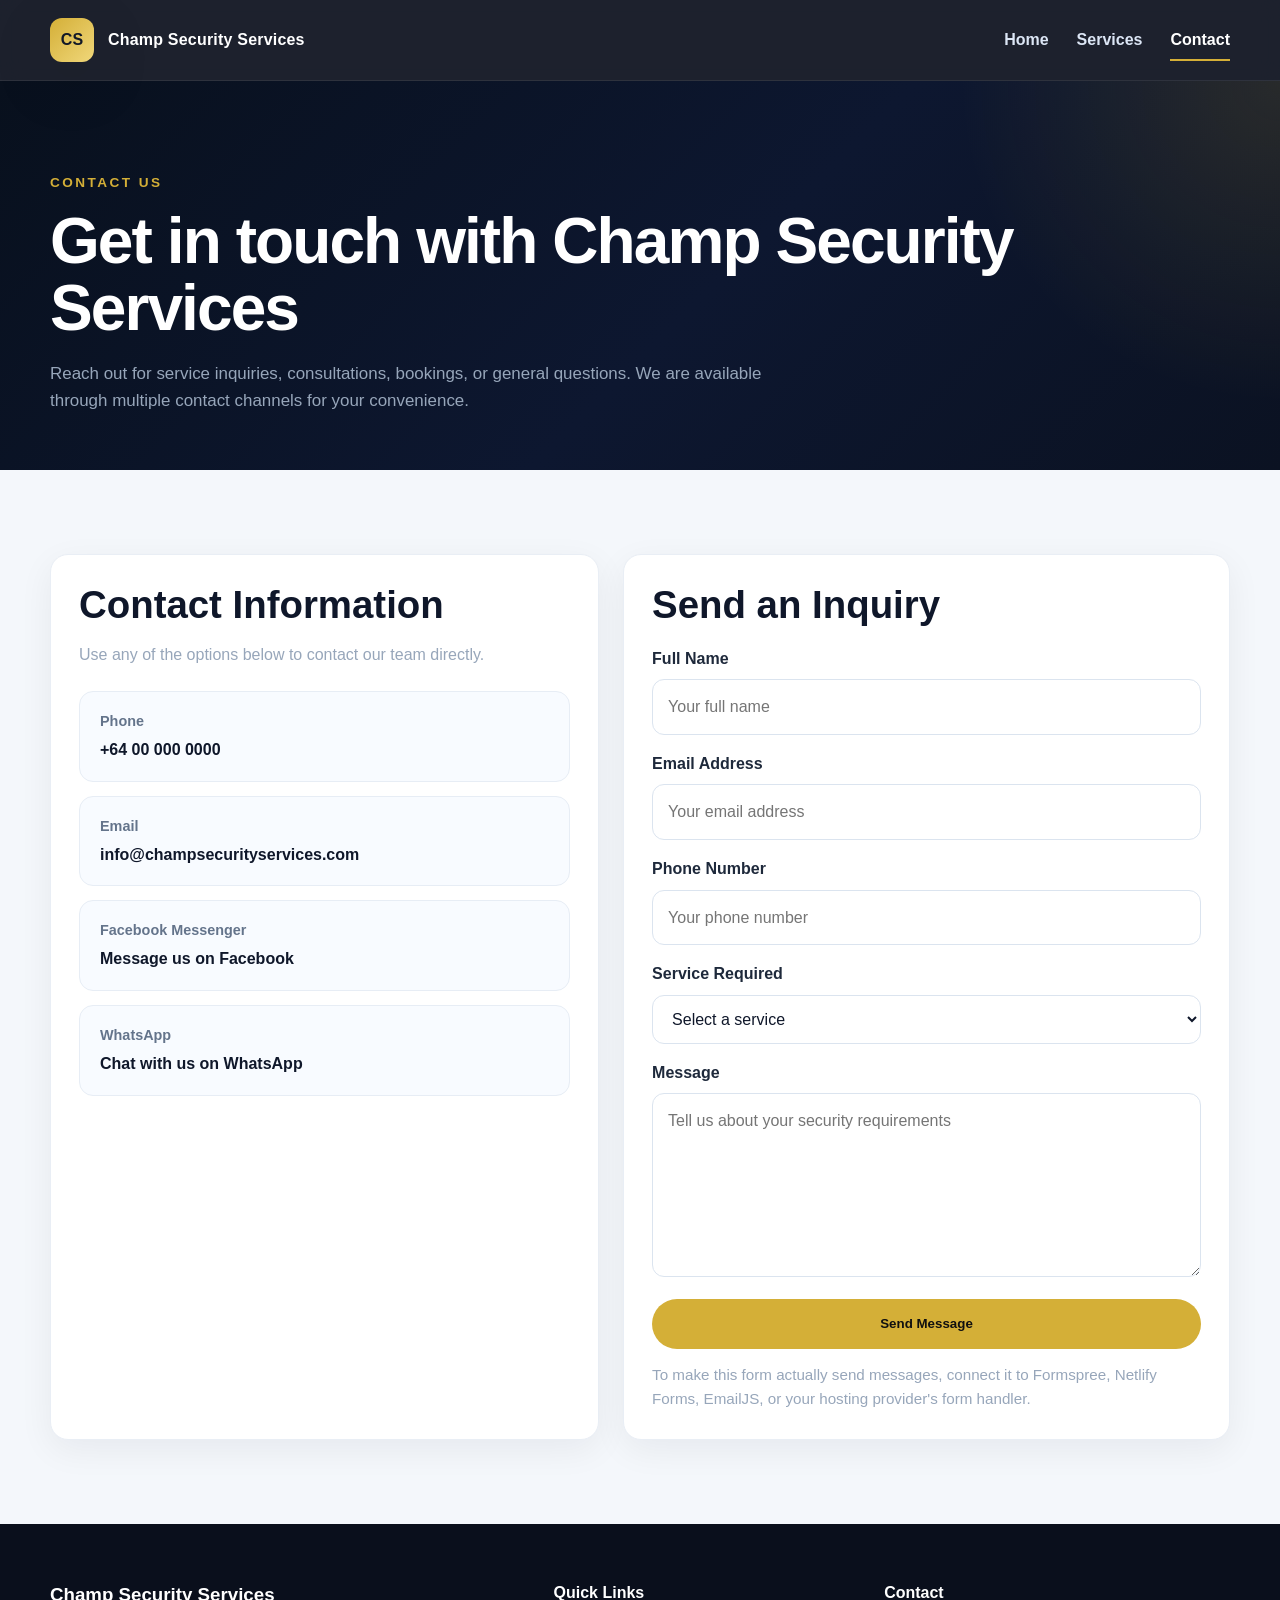
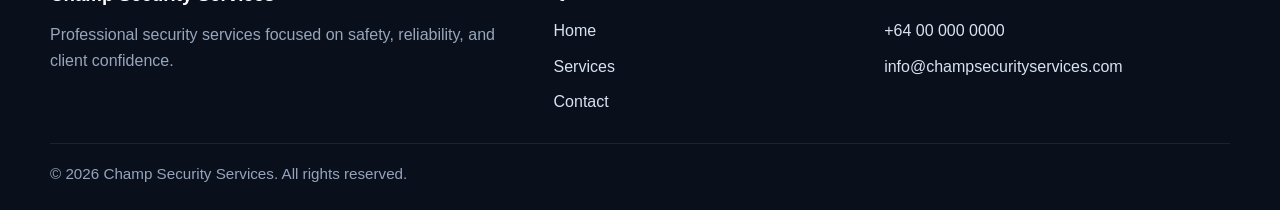
==== contact.html @ b8554374 "Creating all the website pages" ====
<!DOCTYPE html>
<html lang="en">
<head>
  <meta charset="UTF-8" />
  <meta name="viewport" content="width=device-width, initial-scale=1.0" />
  <title>Contact | Champ Security Services</title>
  <meta name="description" content="Contact Champ Security Services by phone, email, Facebook Messenger, or WhatsApp for professional security inquiries and consultations." />
  <link rel="preconnect" href="[fonts.googleapis.com](https://fonts.googleapis.com)">
  <link rel="preconnect" href="[fonts.gstatic.com](https://fonts.gstatic.com)" crossorigin>
  <link href="[fonts.googleapis.com](https://fonts.googleapis.com/css2?family=Inter:wght@400;500;600;700;800&display=swap)" rel="stylesheet">
  <link rel="stylesheet" href="style.css" />
</head>
<body>
  <header class="site-header">
    <div class="container nav-wrap">
      <a href="index.html" class="logo">
        <span class="logo-mark">CS</span>
        <span class="logo-text">Champ Security Services</span>
      </a>

      <nav class="nav">
        <a href="index.html">Home</a>
        <a href="services.html">Services</a>
        <a href="contact.html" class="active">Contact</a>
      </nav>
    </div>
  </header>

  <main>
    <section class="page-hero">
      <div class="container">
        <p class="eyebrow">Contact Us</p>
        <h1>Get in touch with Champ Security Services</h1>
        <p class="page-intro">
          Reach out for service inquiries, consultations, bookings, or general questions. We are available
          through multiple contact channels for your convenience.
        </p>
      </div>
    </section>

    <section class="section">
      <div class="container contact-grid">
        <div class="contact-panel">
          <h2>Contact Information</h2>
          <p>Use any of the options below to contact our team directly.</p>

          <div class="contact-list">
            <a class="contact-item" href="tel:+64000000000">
              <span class="contact-label">Phone</span>
              <span class="contact-value">+64 00 000 0000</span>
            </a>

            <a class="contact-item" href="mailto:info@champsecurityservices.com">
              <span class="contact-label">Email</span>
              <span class="contact-value">info@champsecurityservices.com</span>
            </a>

            <a class="contact-item" href="[m.me](https://m.me/yourfacebookpage)" target="_blank" rel="noopener noreferrer">
              <span class="contact-label">Facebook Messenger</span>
              <span class="contact-value">Message us on Facebook</span>
            </a>

            <a class="contact-item" href="[wa.me](https://wa.me/64000000000)" target="_blank" rel="noopener noreferrer">
              <span class="contact-label">WhatsApp</span>
              <span class="contact-value">Chat with us on WhatsApp</span>
            </a>
          </div>
        </div>

        <div class="contact-form-wrap">
          <h2>Send an Inquiry</h2>
          <form class="contact-form">
            <div class="form-row">
              <label for="name">Full Name</label>
              <input type="text" id="name" name="name" placeholder="Your full name" required>
            </div>

            <div class="form-row">
              <label for="email">Email Address</label>
              <input type="email" id="email" name="email" placeholder="Your email address" required>
            </div>

            <div class="form-row">
              <label for="phone">Phone Number</label>
              <input type="tel" id="phone" name="phone" placeholder="Your phone number">
            </div>

            <div class="form-row">
              <label for="service">Service Required</label>
              <select id="service" name="service">
                <option value="">Select a service</option>
                <option>Static Guarding</option>
                <option>Mobile Patrol Services</option>
                <option>Event Security</option>
                <option>Access Control</option>
                <option>Asset & Property Protection</option>
                <option>Custom Security Solutions</option>
              </select>
            </div>

            <div class="form-row">
              <label for="message">Message</label>
              <textarea id="message" name="message" rows="6" placeholder="Tell us about your security requirements"></textarea>
            </div>

            <button type="submit" class="btn btn-primary btn-full">Send Message</button>
          </form>

          <p class="form-note">
            To make this form actually send messages, connect it to Formspree, Netlify Forms, EmailJS,
            or your hosting provider's form handler.
          </p>
        </div>
      </div>
    </section>
  </main>

  <footer class="site-footer">
    <div class="container footer-grid">
      <div>
        <h3>Champ Security Services</h3>
        <p>Professional security services focused on safety, reliability, and client confidence.</p>
      </div>

      <div>
        <h4>Quick Links</h4>
        <ul class="footer-links">
          <li><a href="index.html">Home</a></li>
          <li><a href="services.html">Services</a></li>
          <li><a href="contact.html">Contact</a></li>
        </ul>
      </div>

      <div>
        <h4>Contact</h4>
        <ul class="footer-links">
          <li><a href="tel:+64000000000">+64 00 000 0000</a></li>
          <li><a href="mailto:info@champsecurityservices.com">info@champsecurityservices.com</a></li>
        </ul>
      </div>
    </div>
    <div class="container footer-bottom">
      <p>&copy; 2026 Champ Security Services. All rights reserved.</p>
    </div>
  </footer>
</body>
</html>
---- style.css ----
:root {
  --bg: #0a0f1c;
  --bg-soft: #10182b;
  --panel: #121c31;
  --panel-2: #16233f;
  --surface: #ffffff;
  --text: #0f172a;
  --text-light: #dbe4f0;
  --muted: #97a6ba;
  --line: rgba(255, 255, 255, 0.08);
  --accent: #d4af37;
  --accent-dark: #b89322;
  --success: #1f8f6a;
  --shadow: 0 18px 60px rgba(0, 0, 0, 0.18);
  --radius: 18px;
  --radius-sm: 12px;
  --container: 1180px;
}

* {
  box-sizing: border-box;
  margin: 0;
  padding: 0;
}

html {
  scroll-behavior: smooth;
}

body {
  font-family: "Inter", sans-serif;
  color: var(--text);
  background: #f4f7fb;
  line-height: 1.6;
}

a {
  text-decoration: none;
  color: inherit;
}

img {
  max-width: 100%;
  display: block;
}

.container {
  width: min(100% - 32px, var(--container));
  margin-inline: auto;
}

.site-header {
  position: sticky;
  top: 0;
  z-index: 1000;
  background: rgba(10, 15, 28, 0.92);
  backdrop-filter: blur(12px);
  border-bottom: 1px solid var(--line);
}

.nav-wrap {
  min-height: 80px;
  display: flex;
  align-items: center;
  justify-content: space-between;
  gap: 20px;
}

.logo {
  display: flex;
  align-items: center;
  gap: 14px;
  color: #fff;
  font-weight: 800;
  letter-spacing: 0.2px;
}

.logo-mark {
  width: 44px;
  height: 44px;
  border-radius: 12px;
  display: grid;
  place-items: center;
  background: linear-gradient(135deg, var(--accent), #f0d77a);
  color: #111827;
  font-weight: 800;
  box-shadow: var(--shadow);
}

.logo-text {
  font-size: 1rem;
}

.nav {
  display: flex;
  align-items: center;
  gap: 28px;
}

.nav a {
  color: #dce6f5;
  font-weight: 600;
  position: relative;
}

.nav a:hover,
.nav a.active {
  color: #fff;
}

.nav a.active::after,
.nav a:hover::after {
  content: "";
  position: absolute;
  left: 0;
  bottom: -8px;
  width: 100%;
  height: 2px;
  background: var(--accent);
}

.hero {
  background:
    radial-gradient(circle at top right, rgba(212, 175, 55, 0.18), transparent 24%),
    linear-gradient(135deg, #08101d 0%, #0d1730 55%, #0b1222 100%);
  color: #fff;
  padding: 92px 0 72px;
}

.hero-grid {
  display: grid;
  grid-template-columns: 1.2fr 0.8fr;
  gap: 38px;
  align-items: center;
}

.eyebrow {
  display: inline-block;
  font-size: 0.85rem;
  text-transform: uppercase;
  letter-spacing: 0.18em;
  color: var(--accent);
  font-weight: 700;
  margin-bottom: 14px;
}

.hero h1,
.page-hero h1 {
  font-size: clamp(2.4rem, 5vw, 4.2rem);
  line-height: 1.05;
  margin-bottom: 18px;
  letter-spacing: -0.03em;
}

.hero-text,
.page-intro,
.section-heading p,
.section-dark p,
.card p,
.service-card p,
.contact-panel p,
.form-note,
.cta-box p,
.footer-grid p {
  color: var(--muted);
}

.hero-text {
  max-width: 680px;
  font-size: 1.08rem;
}

.hero-actions {
  display: flex;
  flex-wrap: wrap;
  gap: 14px;
  margin-top: 28px;
}

.btn {
  display: inline-flex;
  align-items: center;
  justify-content: center;
  min-height: 50px;
  padding: 0 22px;
  border-radius: 999px;
  font-weight: 700;
  transition: 0.25s ease;
  border: 1px solid transparent;
}

.btn-primary {
  background: var(--accent);
  color: #101010;
}

.btn-primary:hover {
  background: var(--accent-dark);
  transform: translateY(-1px);
}

.btn-secondary {
  background: transparent;
  border-color: rgba(255, 255, 255, 0.18);
  color: #fff;
}

.btn-secondary:hover {
  background: rgba(255, 255, 255, 0.06);
}

.hero-card {
  background: linear-gradient(180deg, rgba(255,255,255,0.06), rgba(255,255,255,0.03));
  border: 1px solid rgba(255,255,255,0.08);
  border-radius: var(--radius);
  padding: 30px;
  box-shadow: var(--shadow);
}

.hero-card-top {
  width: 72px;
  height: 6px;
  border-radius: 999px;
  background: var(--accent);
  margin-bottom: 22px;
}

.hero-card h2 {
  margin-bottom: 12px;
  font-size: 1.45rem;
}

.hero-card p {
  color: #cfd8e6;
  margin-bottom: 18px;
}

.hero-list {
  list-style: none;
  display: grid;
  gap: 12px;
}

.hero-list li {
  color: #eef4ff;
  padding-left: 24px;
  position: relative;
}

.hero-list li::before {
  content: "";
  position: absolute;
  left: 0;
  top: 10px;
  width: 10px;
  height: 10px;
  border-radius: 50%;
  background: var(--accent);
}

.trust-bar {
  background: #ffffff;
  border-bottom: 1px solid #e9eef5;
}

.trust-grid {
  display: grid;
  grid-template-columns: repeat(3, 1fr);
  gap: 22px;
  padding: 28px 0;
}

.trust-item {
  padding: 8px 0;
}

.trust-item strong {
  display: block;
  margin-bottom: 6px;
  font-size: 1rem;
  color: #0f172a;
}

.trust-item span {
  color: #5f6f85;
}

.section {
  padding: 84px 0;
}

.section-heading {
  max-width: 820px;
  margin-bottom: 34px;
}

.section-heading h2,
.section-dark h2,
.cta-box h2,
.contact-panel h2,
.contact-form-wrap h2 {
  font-size: clamp(1.9rem, 3vw, 2.8rem);
  line-height: 1.15;
  margin-bottom: 14px;
}

.cards {
  display: grid;
  gap: 24px;
}

.three-col {
  grid-template-columns: repeat(3, 1fr);
}

.two-col {
  grid-template-columns: repeat(2, 1fr);
}

.card,
.service-card,
.contact-panel,
.contact-form-wrap {
  background: #fff;
  border-radius: var(--radius);
  padding: 28px;
  box-shadow: 0 10px 35px rgba(15, 23, 42, 0.06);
  border: 1px solid #e9eef5;
}

.card h3,
.service-card h2 {
  margin-bottom: 12px;
  font-size: 1.3rem;
}

.section-dark {
  background: linear-gradient(135deg, #0b1220, #111b31);
  color: #fff;
}

.split-grid {
  display: grid;
  grid-template-columns: 1fr 1fr;
  gap: 34px;
  align-items: start;
}

.check-panel {
  display: grid;
  gap: 14px;
}

.check-item,
.industry-item {
  background: rgba(255,255,255,0.06);
  border: 1px solid rgba(255,255,255,0.08);
  border-radius: 14px;
  padding: 18px 18px 18px 20px;
  color: #edf3ff;
}

.industry-grid {
  display: grid;
  grid-template-columns: repeat(4, 1fr);
  gap: 16px;
  margin-top: 28px;
}

.cta-section {
  background: #f4f7fb;
}

.cta-box {
  background: linear-gradient(135deg, #111a2f, #1a2745);
  color: #fff;
  border-radius: 24px;
  padding: 42px;
  display: flex;
  align-items: center;
  justify-content: space-between;
  gap: 26px;
  box-shadow: var(--shadow);
}

.page-hero {
  background:
    radial-gradient(circle at top right, rgba(212, 175, 55, 0.14), transparent 24%),
    linear-gradient(135deg, #08101d 0%, #0d1730 55%, #0b1222 100%);
  color: #fff;
  padding: 88px 0 56px;
}

.page-intro {
  max-width: 760px;
  font-size: 1.06rem;
}

.contact-grid {
  display: grid;
  grid-template-columns: 0.95fr 1.05fr;
  gap: 24px;
}

.contact-list {
  display: grid;
  gap: 14px;
  margin-top: 24px;
}

.contact-item {
  display: block;
  padding: 18px 20px;
  border: 1px solid #e7edf5;
  border-radius: 14px;
  background: #f8fbff;
  transition: 0.2s ease;
}

.contact-item:hover {
  border-color: #cfd9e8;
  transform: translateY(-1px);
}

.contact-label {
  display: block;
  font-size: 0.9rem;
  color: #64748b;
  margin-bottom: 4px;
  font-weight: 600;
}

.contact-value {
  display: block;
  font-size: 1rem;
  color: #0f172a;
  font-weight: 700;
}

.contact-form {
  display: grid;
  gap: 16px;
  margin-top: 18px;
}

.form-row {
  display: grid;
  gap: 8px;
}

.form-row label {
  font-weight: 600;
  color: #1e293b;
}

.form-row input,
.form-row select,
.form-row textarea {
  width: 100%;
  border: 1px solid #dbe4ef;
  border-radius: 12px;
  padding: 14px 15px;
  font: inherit;
  color: #0f172a;
  background: #fff;
  outline: none;
  transition: border-color 0.2s ease, box-shadow 0.2s ease;
}

.form-row input:focus,
.form-row select:focus,
.form-row textarea:focus {
  border-color: #c9a93a;
  box-shadow: 0 0 0 4px rgba(212, 175, 55, 0.12);
}

.btn-full {
  width: 100%;
  margin-top: 6px;
}

.form-note {
  margin-top: 14px;
  font-size: 0.95rem;
}

.site-footer {
  background: #0a0f1c;
  color: #fff;
  padding-top: 56px;
}

.footer-grid {
  display: grid;
  grid-template-columns: 1.1fr 0.7fr 0.8fr;
  gap: 28px;
  padding-bottom: 28px;
}

.footer-grid h3,
.footer-grid h4 {
  margin-bottom: 12px;
}

.footer-links {
  list-style: none;
  display: grid;
  gap: 10px;
}

.footer-links a {
  color: #d8e2f0;
}

.footer-links a:hover {
  color: #fff;
}

.footer-bottom {
  border-top: 1px solid rgba(255,255,255,0.08);
  padding: 18px 0 24px;
}

.footer-bottom p {
  color: #93a4bb;
  font-size: 0.95rem;
}

@media (max-width: 980px) {
  .hero-grid,
  .split-grid,
  .contact-grid,
  .footer-grid,
  .trust-grid,
  .industry-grid,
  .three-col,
  .two-col,
  .cta-box {
    grid-template-columns: 1fr;
  }

  .cta-box {
    align-items: flex-start;
  }
}

@media (max-width: 720px) {
  .nav-wrap {
    flex-direction: column;
    justify-content: center;
    padding: 16px 0;
  }

  .nav {
    gap: 18px;
    flex-wrap: wrap;
    justify-content: center;
  }

  .hero,
  .page-hero {
    padding-top: 72px;
  }

  .hero-actions {
    flex-direction: column;
    align-items: stretch;
  }

  .btn {
    width: 100%;
  }

  .card,
  .service-card,
  .contact-panel,
  .contact-form-wrap,
  .hero-card,
  .cta-box {
    padding: 22px;
  }

  .section {
    padding: 68px 0;
  }
}
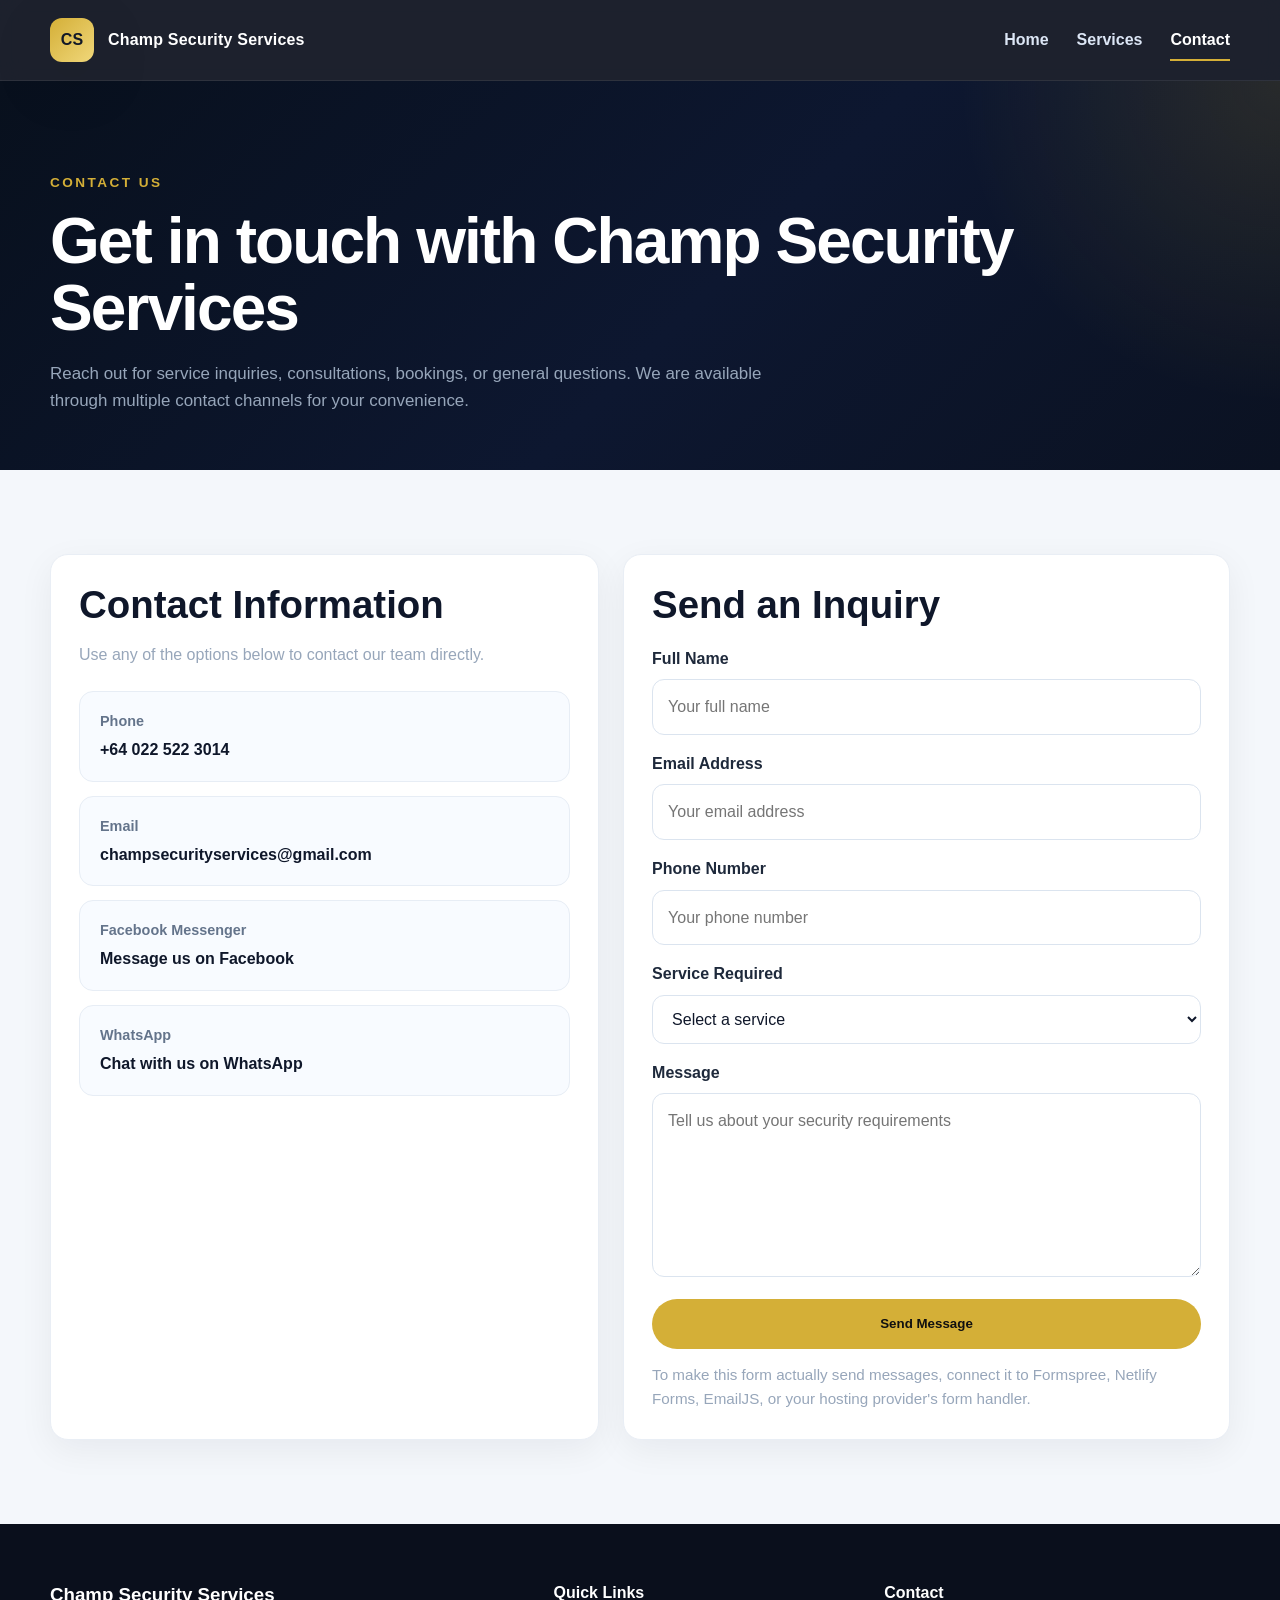
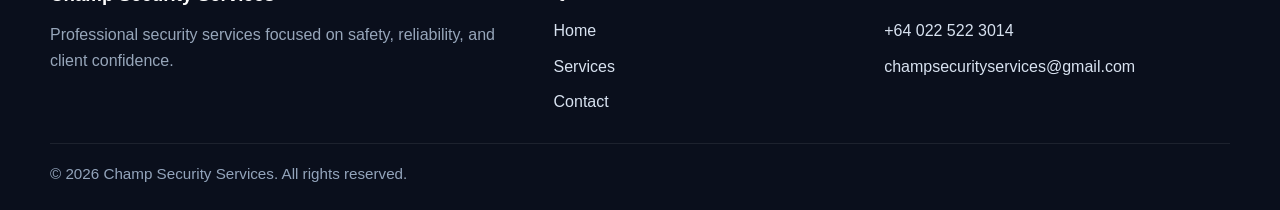
==== commit f757d7da: "Updating contact information" ====
--- a/contact.html
+++ b/contact.html
@@ -45,14 +45,14 @@
           <p>Use any of the options below to contact our team directly.</p>
 
           <div class="contact-list">
-            <a class="contact-item" href="tel:+64000000000">
+            <a class="contact-item" href="tel:+64 022 522 3014">
               <span class="contact-label">Phone</span>
-              <span class="contact-value">+64 00 000 0000</span>
+              <span class="contact-value">+64 022 522 3014</span>
             </a>
 
-            <a class="contact-item" href="mailto:info@champsecurityservices.com">
+            <a class="contact-item" href="mailto:champsecurityservices@gmail.com">
               <span class="contact-label">Email</span>
-              <span class="contact-value">info@champsecurityservices.com</span>
+              <span class="contact-value">champsecurityservices@gmail.com</span>
             </a>
 
             <a class="contact-item" href="[m.me](https://m.me/yourfacebookpage)" target="_blank" rel="noopener noreferrer">
@@ -60,7 +60,7 @@
               <span class="contact-value">Message us on Facebook</span>
             </a>
 
-            <a class="contact-item" href="[wa.me](https://wa.me/64000000000)" target="_blank" rel="noopener noreferrer">
+            <a class="contact-item" href="[wa.me](https://wa.me/640225223014)" target="_blank" rel="noopener noreferrer">
               <span class="contact-label">WhatsApp</span>
               <span class="contact-value">Chat with us on WhatsApp</span>
             </a>
@@ -134,8 +134,8 @@
       <div>
         <h4>Contact</h4>
         <ul class="footer-links">
-          <li><a href="tel:+64000000000">+64 00 000 0000</a></li>
-          <li><a href="mailto:info@champsecurityservices.com">info@champsecurityservices.com</a></li>
+          <li><a href="tel:+640225223014">+64 022 522 3014</a></li>
+          <li><a href="mailto:champsecurityservices@gmail.com">champsecurityservices@gmail.com</a></li>
         </ul>
       </div>
     </div>
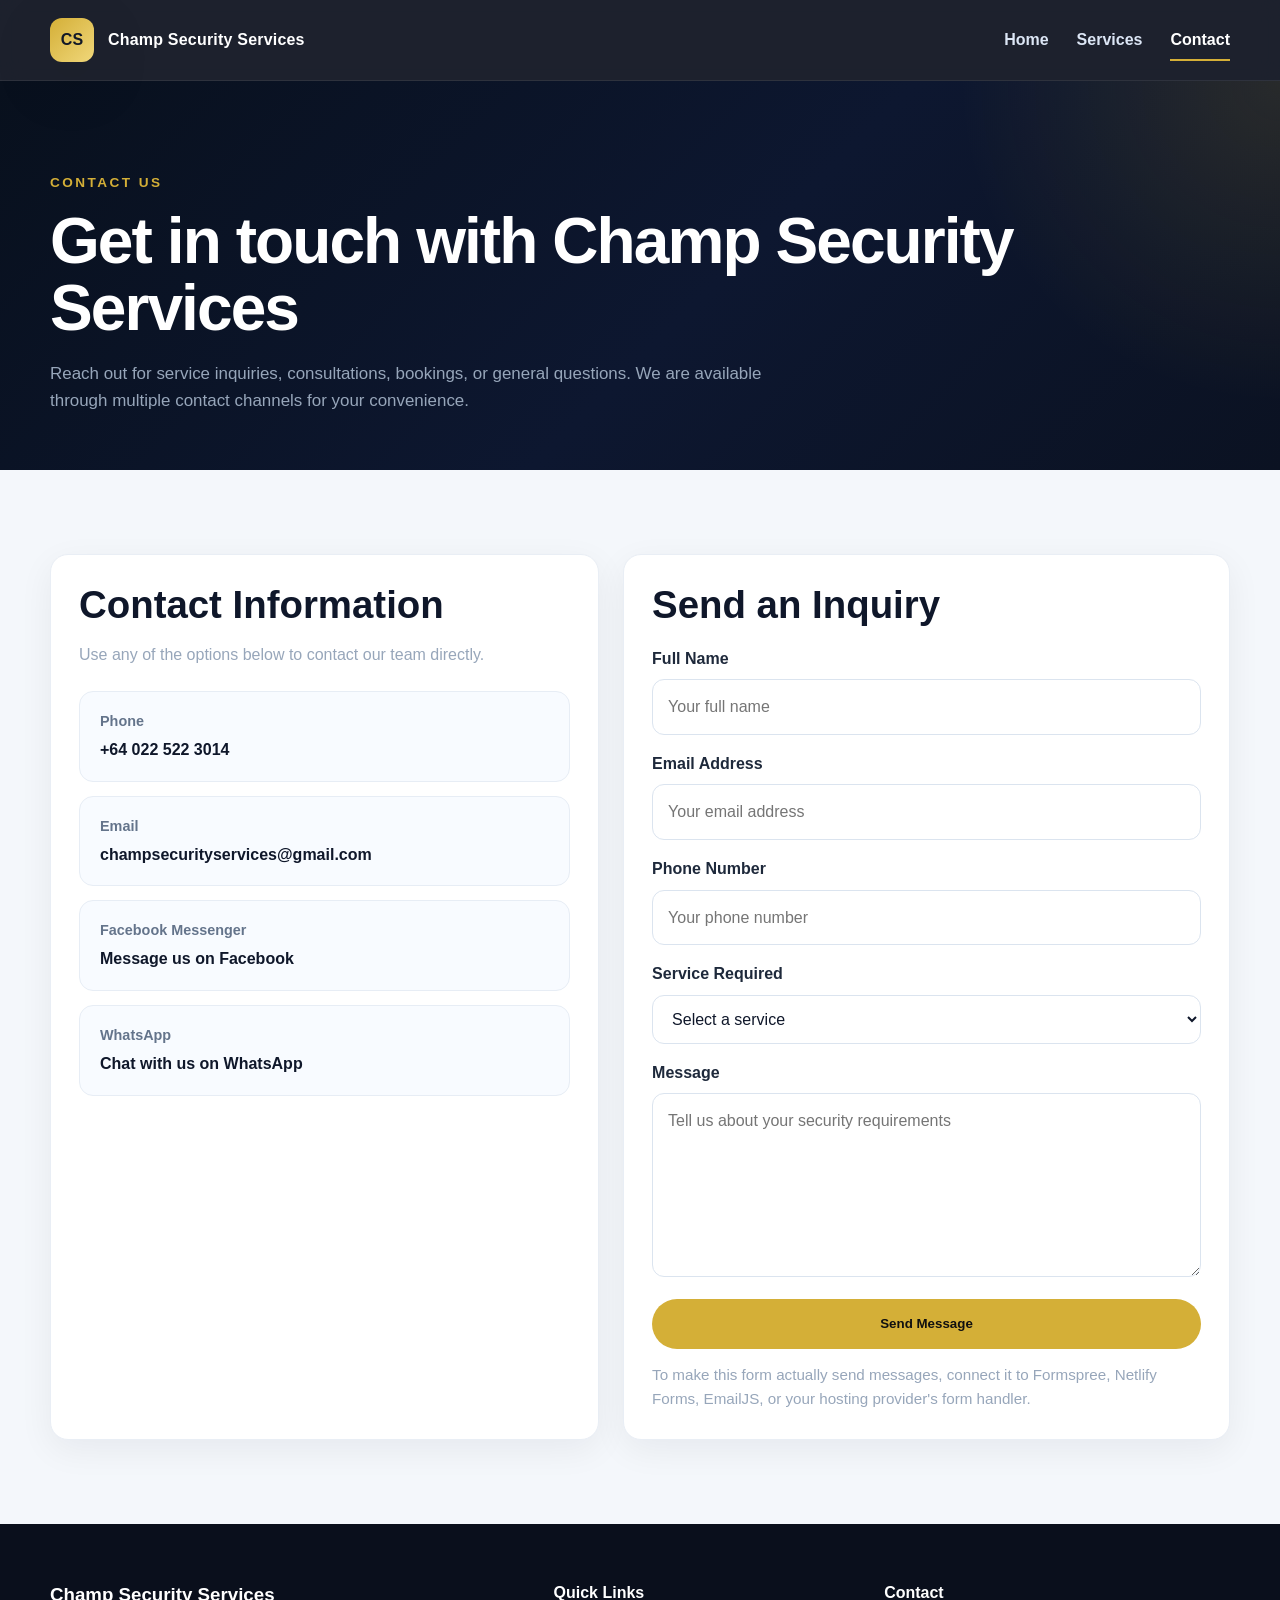
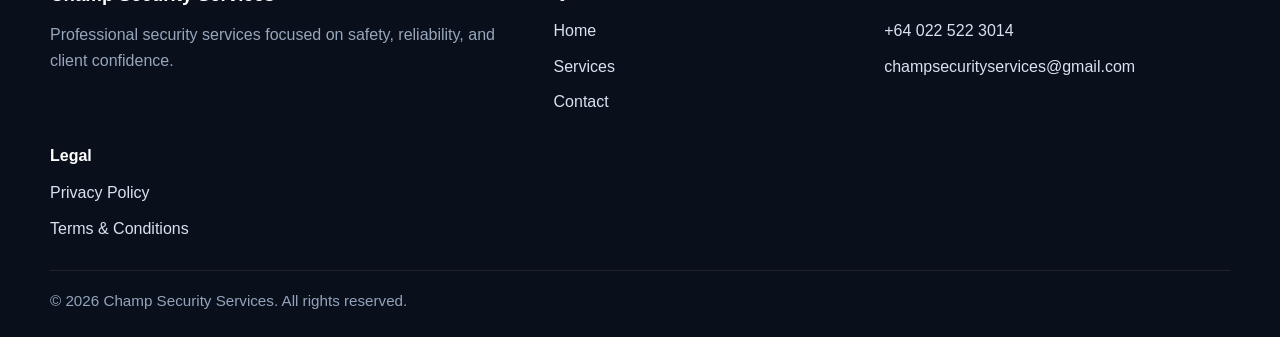
==== commit e39f1bf1: "Inserting the legal policy links into the footer." ====
--- a/contact.html
+++ b/contact.html
@@ -138,6 +138,15 @@
           <li><a href="mailto:champsecurityservices@gmail.com">champsecurityservices@gmail.com</a></li>
         </ul>
       </div>
+
+      <div>
+  <h4>Legal</h4>
+  <ul class="footer-links">
+    <li><a href="privacy-policy.html">Privacy Policy</a></li>
+    <li><a href="terms-and-conditions.html">Terms & Conditions</a></li>
+  </ul>
+</div>
+
     </div>
     <div class="container footer-bottom">
       <p>&copy; 2026 Champ Security Services. All rights reserved.</p>
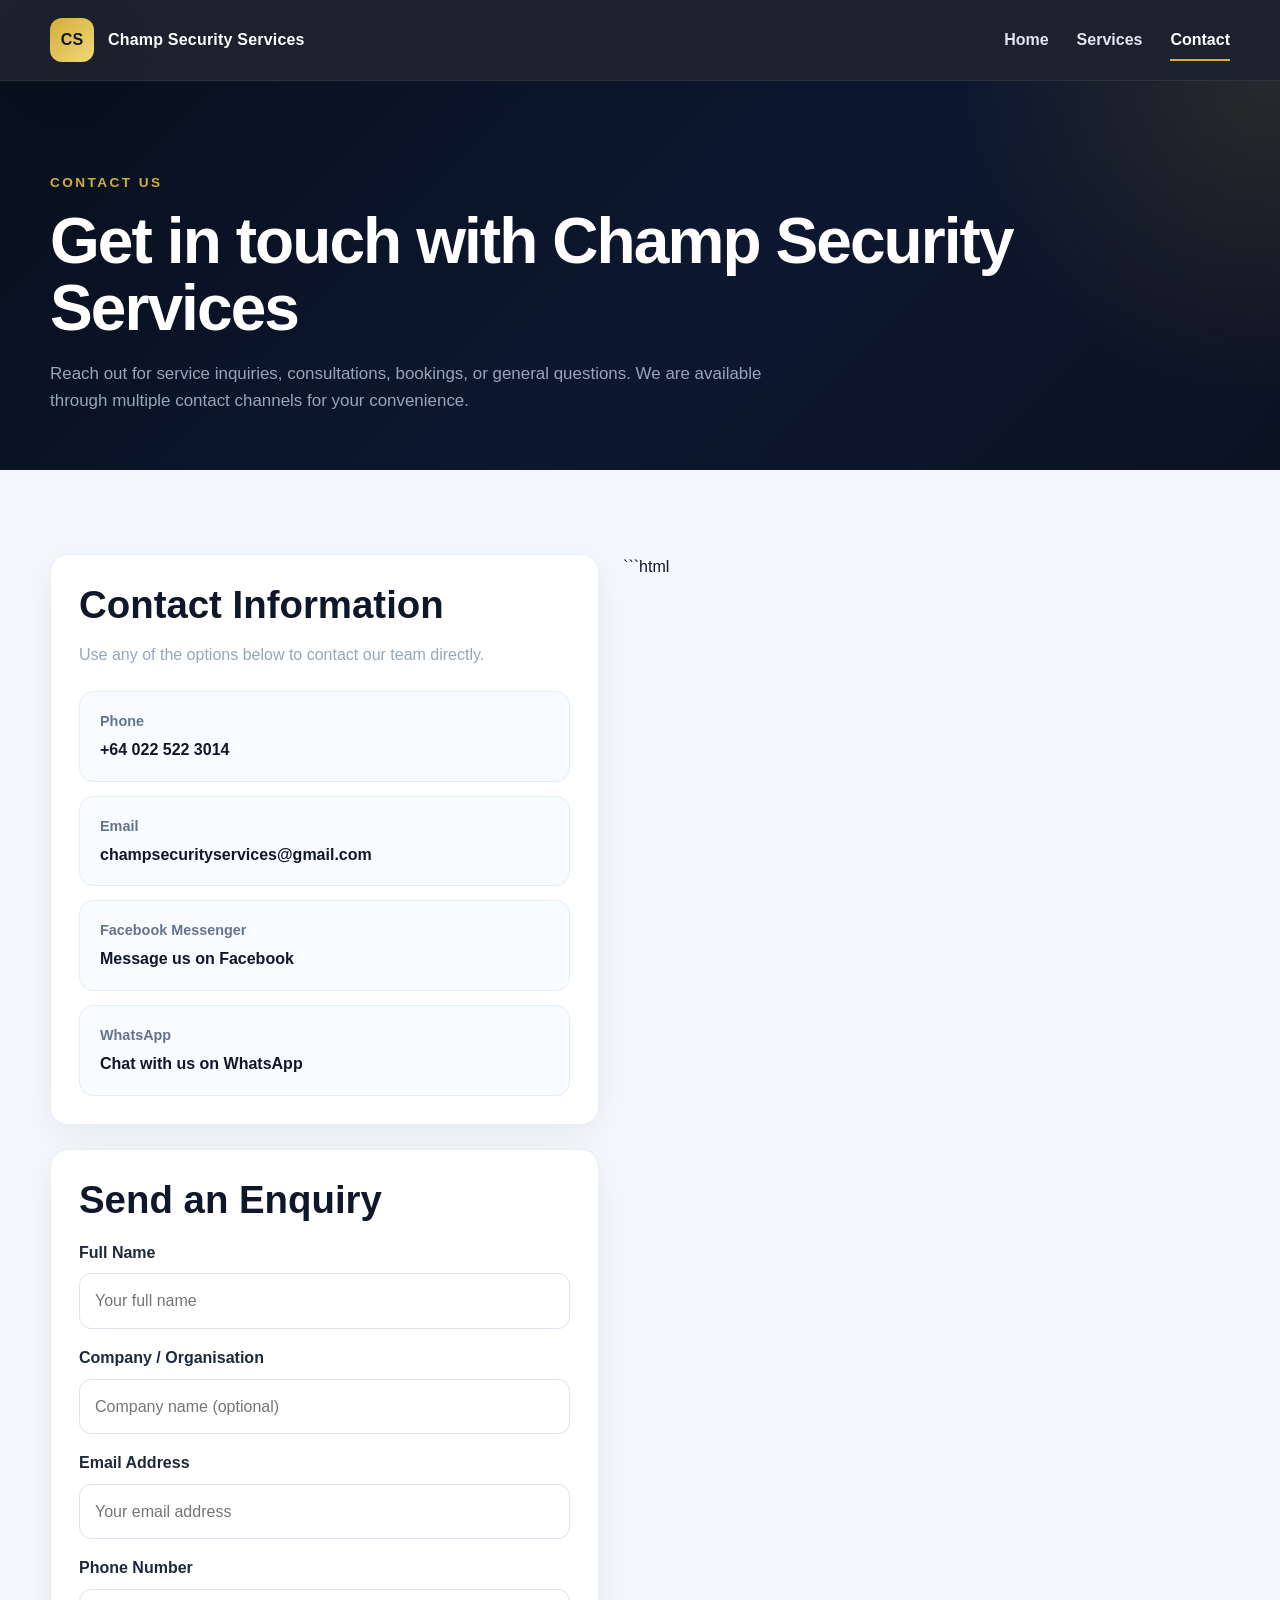
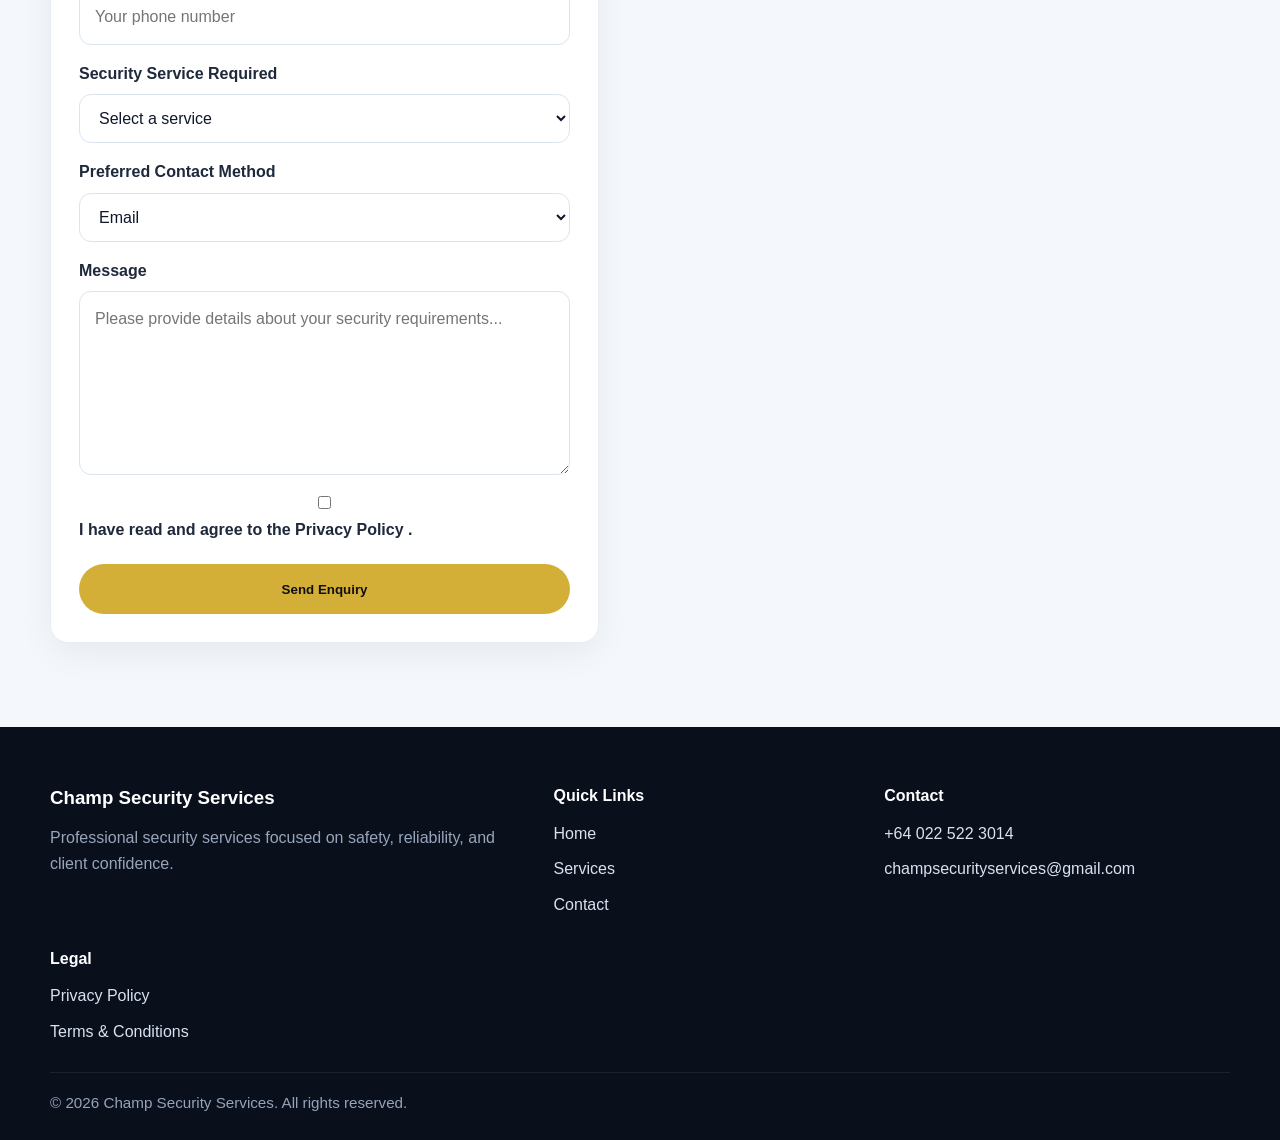
==== commit b08af990: "Updated the Contact enquiry form" ====
--- a/contact.html
+++ b/contact.html
@@ -67,50 +67,144 @@
           </div>
         </div>
 
-        <div class="contact-form-wrap">
-          <h2>Send an Inquiry</h2>
-          <form class="contact-form">
-            <div class="form-row">
-              <label for="name">Full Name</label>
-              <input type="text" id="name" name="name" placeholder="Your full name" required>
-            </div>
-
-            <div class="form-row">
-              <label for="email">Email Address</label>
-              <input type="email" id="email" name="email" placeholder="Your email address" required>
-            </div>
-
-            <div class="form-row">
-              <label for="phone">Phone Number</label>
-              <input type="tel" id="phone" name="phone" placeholder="Your phone number">
-            </div>
-
-            <div class="form-row">
-              <label for="service">Service Required</label>
-              <select id="service" name="service">
-                <option value="">Select a service</option>
-                <option>Static Guarding</option>
-                <option>Mobile Patrol Services</option>
-                <option>Event Security</option>
-                <option>Access Control</option>
-                <option>Asset & Property Protection</option>
-                <option>Custom Security Solutions</option>
-              </select>
-            </div>
-
-            <div class="form-row">
-              <label for="message">Message</label>
-              <textarea id="message" name="message" rows="6" placeholder="Tell us about your security requirements"></textarea>
-            </div>
-
-            <button type="submit" class="btn btn-primary btn-full">Send Message</button>
-          </form>
-
-          <p class="form-note">
-            To make this form actually send messages, connect it to Formspree, Netlify Forms, EmailJS,
-            or your hosting provider's form handler.
-          </p>
-        </div>
+        ```html
+<div class="contact-form-wrap">
+  <h2>Send an Enquiry</h2>
+
+  <form
+    class="contact-form"
+    action="https://formspree.io/f/xykrgqlq"
+    method="POST"
+  >
+
+    <!-- Formspree Email Subject -->
+    <input type="hidden" name="_subject" value="New Enquiry from Champ Security Services Website">
+
+    <!-- Redirect after successful submission -->
+    <input type="hidden" name="_next" value="https://prosolvit.co.nz/champ-security-services/thank-you.html">
+
+
+    <div class="form-row">
+      <label for="name">Full Name</label>
+      <input 
+        type="text" 
+        id="name" 
+        name="name" 
+        placeholder="Your full name" 
+        required>
+    </div>
+
+
+    <div class="form-row">
+      <label for="company">Company / Organisation</label>
+      <input 
+        type="text" 
+        id="company" 
+        name="company" 
+        placeholder="Company name (optional)">
+    </div>
+
+
+    <div class="form-row">
+      <label for="email">Email Address</label>
+      <input 
+        type="email" 
+        id="email" 
+        name="email" 
+        placeholder="Your email address" 
+        required>
+    </div>
+
+
+    <div class="form-row">
+      <label for="phone">Phone Number</label>
+      <input 
+        type="tel" 
+        id="phone" 
+        name="phone" 
+        placeholder="Your phone number" 
+        required>
+    </div>
+
+
+    <div class="form-row">
+      <label for="service">Security Service Required</label>
+
+      <select id="service" name="service" required>
+
+        <option value="">Select a service</option>
+
+        <option>Site Security</option>
+
+        <option>Mobile Patrol Services</option>
+
+        <option>Security Presence & Welfare Checks</option>
+
+        <option>Lock-Up & Opening Services</option>
+
+        <option>Property & Asset Protection</option>
+
+        <option>General Security Enquiry</option>
+
+      </select>
+    </div>
+
+
+    <div class="form-row">
+      <label for="contact-method">Preferred Contact Method</label>
+
+      <select id="contact-method" name="preferred_contact_method">
+
+        <option>Email</option>
+
+        <option>Phone</option>
+
+        <option>Either</option>
+
+      </select>
+    </div>
+
+
+    <div class="form-row">
+      <label for="message">Message</label>
+
+      <textarea
+        id="message"
+        name="message"
+        rows="6"
+        placeholder="Please provide details about your security requirements..."
+        required></textarea>
+
+    </div>
+
+
+    <div class="form-row checkbox-row">
+
+      <label>
+
+        <input 
+          type="checkbox" 
+          name="privacy_consent"
+          required>
+
+        I have read and agree to the 
+        <a href="privacy-policy.html" target="_blank">
+          Privacy Policy
+        </a>.
+
+      </label>
+
+    </div>
+
+
+    <button type="submit" class="btn btn-primary btn-full">
+      Send Enquiry
+    </button>
+
+
+  </form>
+</div>
+
       </div>
     </section>
   </main>
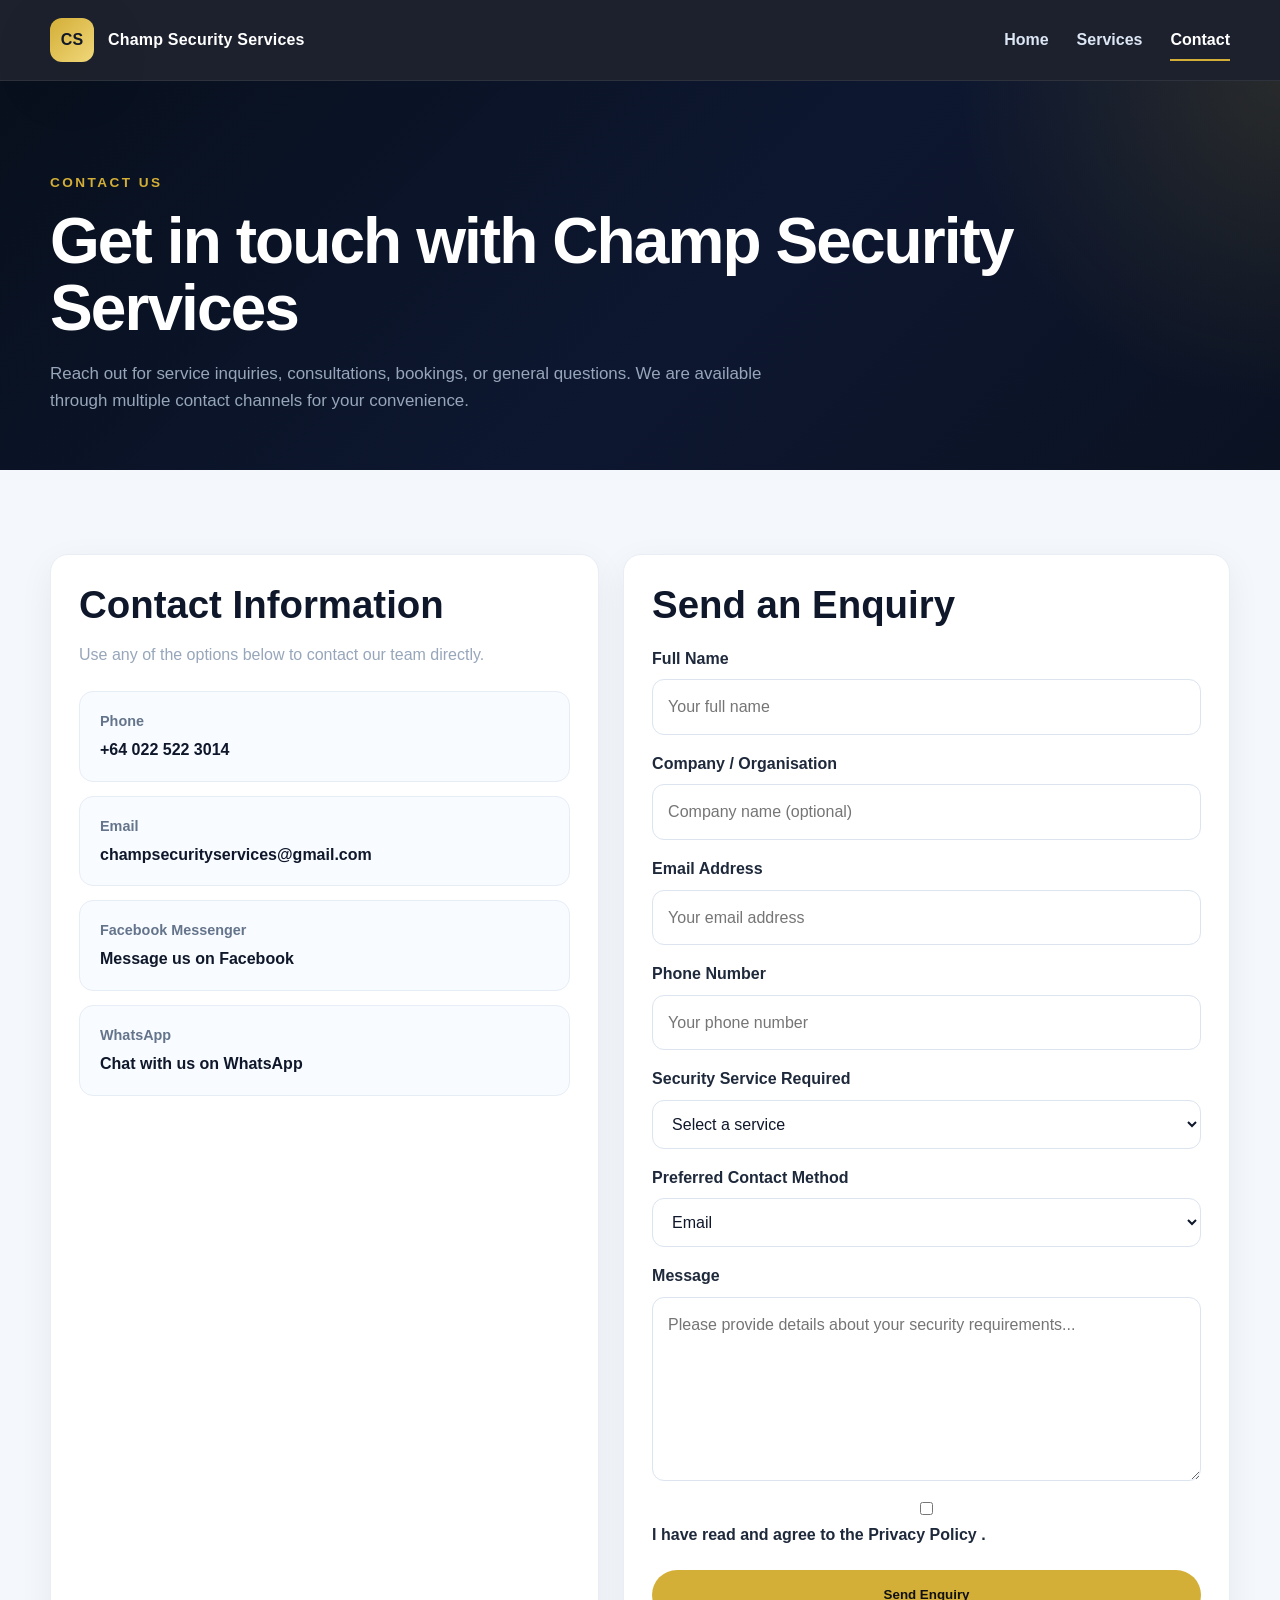
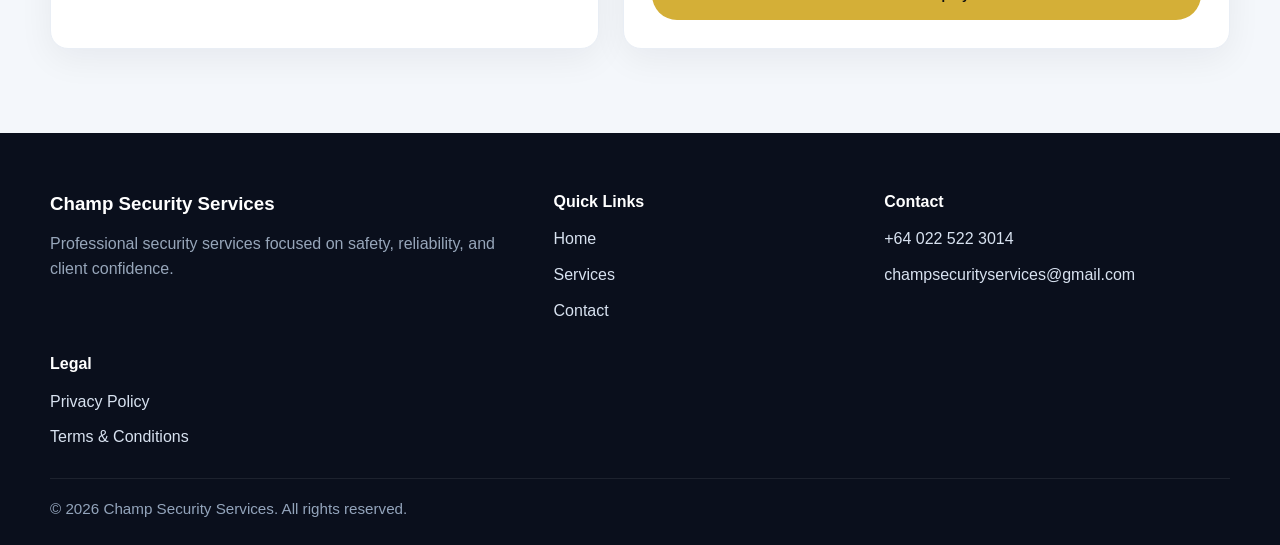
==== commit 9110d750: "Updating form" ====
--- a/contact.html
+++ b/contact.html
@@ -67,7 +67,7 @@
           </div>
         </div>
 
-        ```html
+        
 <div class="contact-form-wrap">
   <h2>Send an Enquiry</h2>
 
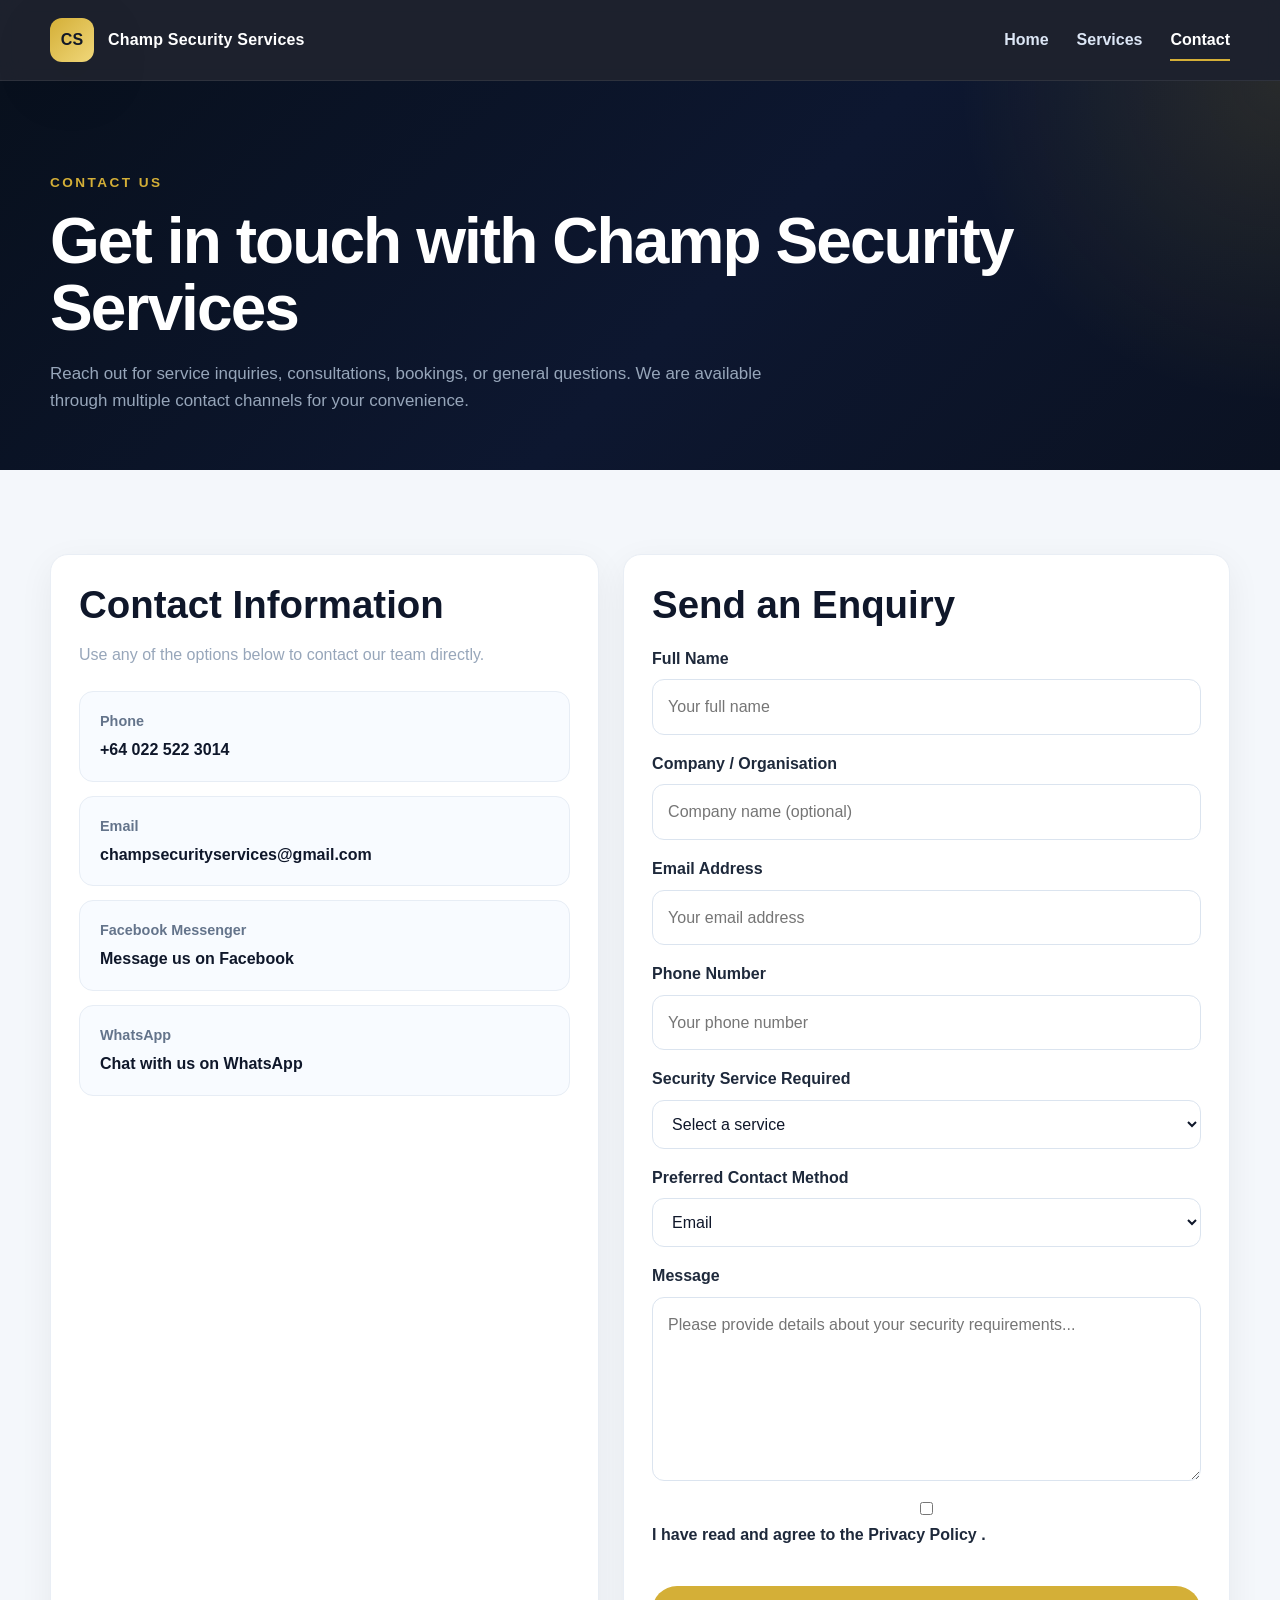
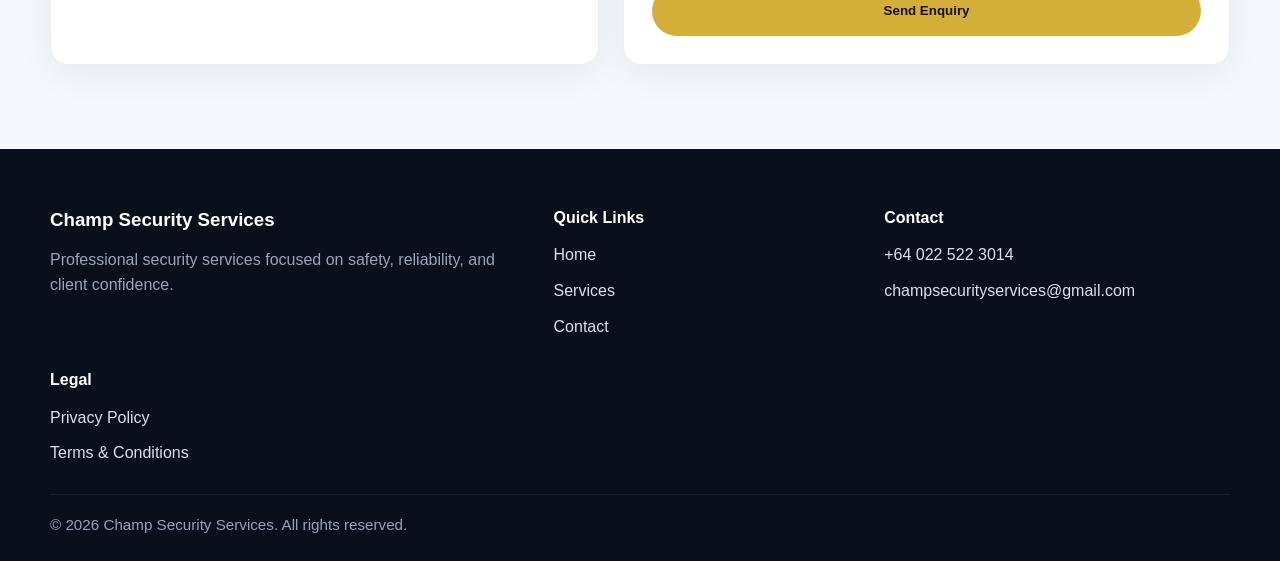
==== commit 5cbb83e8: "Updated tunstile site key." ====
--- a/contact.html
+++ b/contact.html
@@ -67,7 +67,7 @@
           </div>
         </div>
 
-        
+
 <div class="contact-form-wrap">
   <h2>Send an Enquiry</h2>
 
@@ -197,6 +197,9 @@
     </div>
 
 
+    <div class="cf-turnstile" data-sitekey=0x4AAAAAAD0huuv-H5OoDAK-></div>
+
+
     <button type="submit" class="btn btn-primary btn-full">
       Send Enquiry
     </button>
